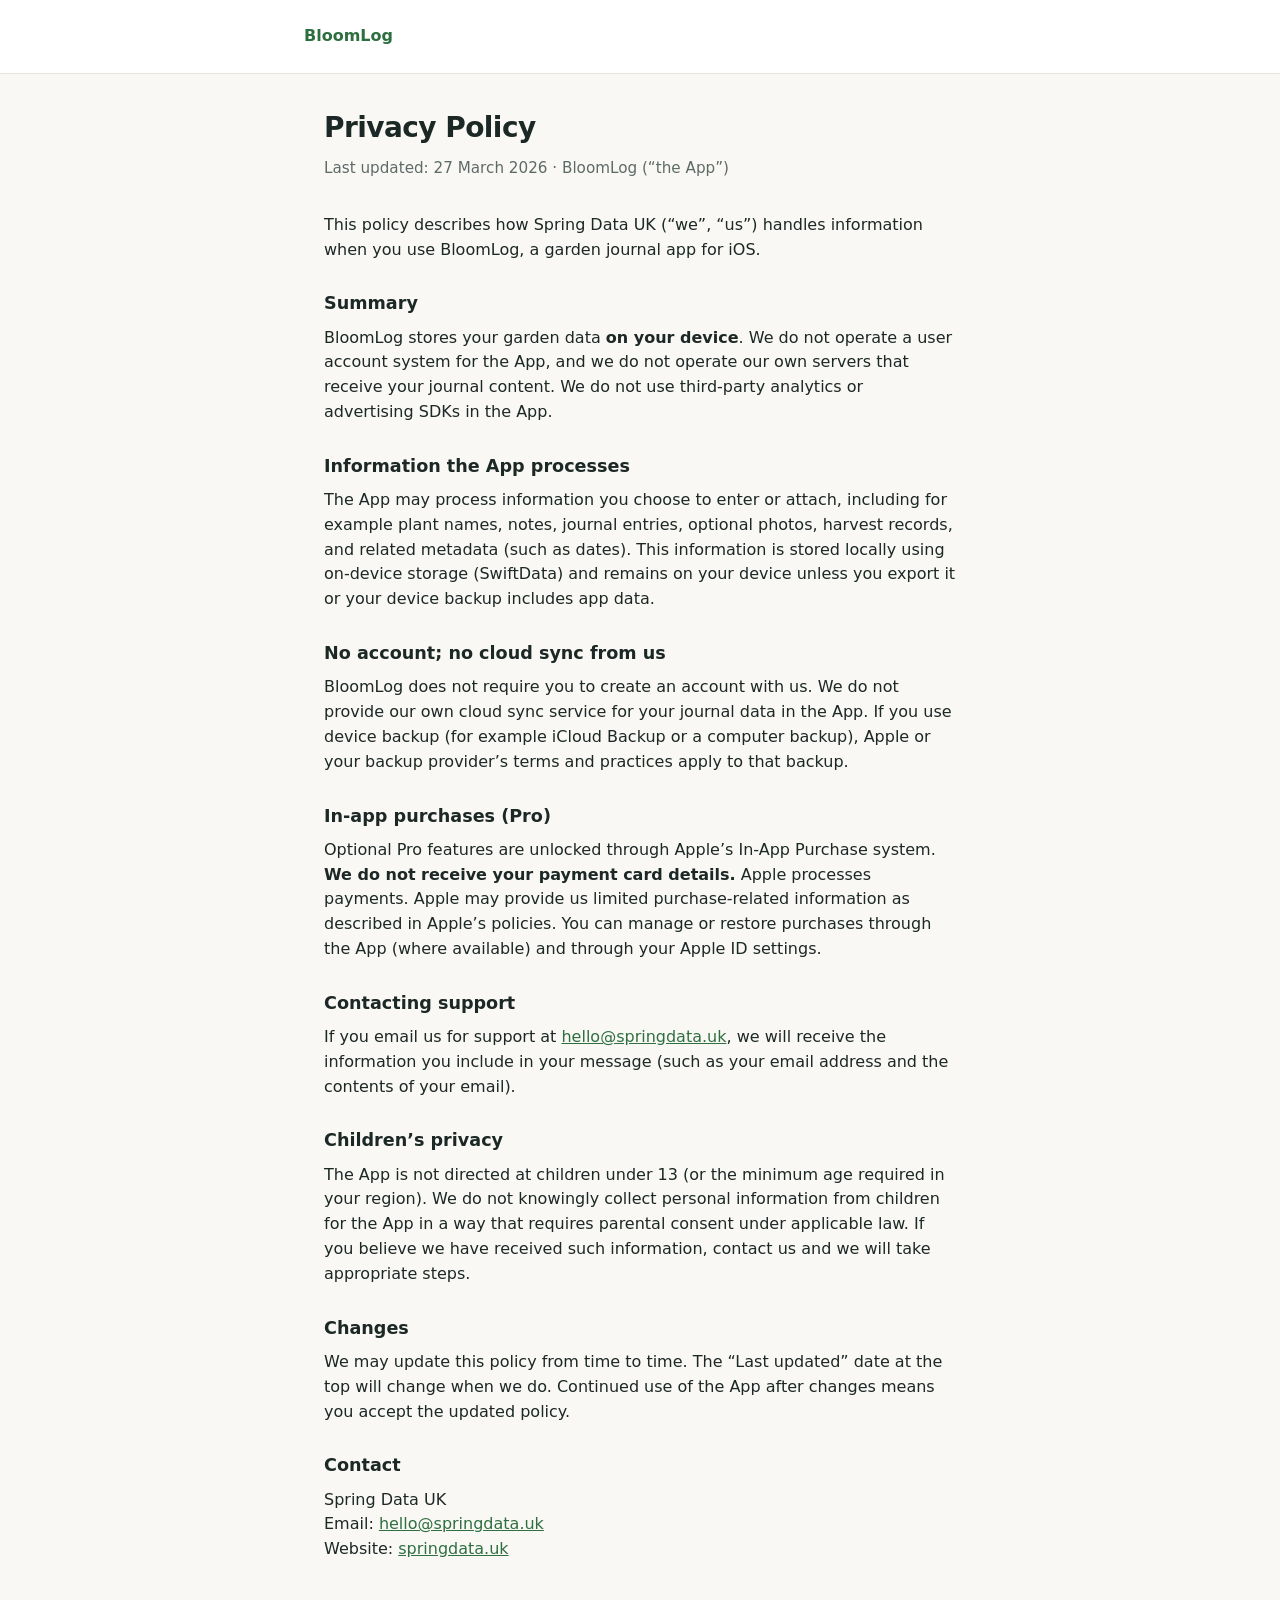
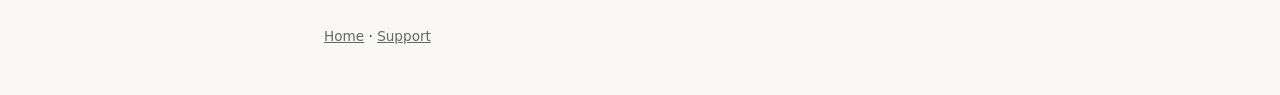
==== docs/privacy.html @ f618999f "Add BloomLog privacy and support pages for GitHub Pages Made-with: Cursor" ====
<!DOCTYPE html>
<html lang="en">
<head>
  <meta charset="utf-8">
  <meta name="viewport" content="width=device-width, initial-scale=1">
  <title>Privacy Policy — BloomLog</title>
  <meta name="description" content="BloomLog privacy policy: local data, no accounts, in-app purchases via Apple.">
  <link rel="stylesheet" href="css/site.css">
</head>
<body>
  <header>
    <div class="inner">
      <a href="index.html">BloomLog</a>
    </div>
  </header>
  <main>
    <h1>Privacy Policy</h1>
    <p class="sub">Last updated: 27 March 2026 · BloomLog (“the App”)</p>

    <p>This policy describes how Spring Data UK (“we”, “us”) handles information when you use BloomLog, a garden journal app for iOS.</p>

    <h2>Summary</h2>
    <p>BloomLog stores your garden data <strong>on your device</strong>. We do not operate a user account system for the App, and we do not operate our own servers that receive your journal content. We do not use third-party analytics or advertising SDKs in the App.</p>

    <h2>Information the App processes</h2>
    <p>The App may process information you choose to enter or attach, including for example plant names, notes, journal entries, optional photos, harvest records, and related metadata (such as dates). This information is stored locally using on-device storage (SwiftData) and remains on your device unless you export it or your device backup includes app data.</p>

    <h2>No account; no cloud sync from us</h2>
    <p>BloomLog does not require you to create an account with us. We do not provide our own cloud sync service for your journal data in the App. If you use device backup (for example iCloud Backup or a computer backup), Apple or your backup provider’s terms and practices apply to that backup.</p>

    <h2>In-app purchases (Pro)</h2>
    <p>Optional Pro features are unlocked through Apple’s In-App Purchase system. <strong>We do not receive your payment card details.</strong> Apple processes payments. Apple may provide us limited purchase-related information as described in Apple’s policies. You can manage or restore purchases through the App (where available) and through your Apple ID settings.</p>

    <h2>Contacting support</h2>
    <p>If you email us for support at <a href="mailto:hello@springdata.uk">hello@springdata.uk</a>, we will receive the information you include in your message (such as your email address and the contents of your email).</p>

    <h2>Children’s privacy</h2>
    <p>The App is not directed at children under 13 (or the minimum age required in your region). We do not knowingly collect personal information from children for the App in a way that requires parental consent under applicable law. If you believe we have received such information, contact us and we will take appropriate steps.</p>

    <h2>Changes</h2>
    <p>We may update this policy from time to time. The “Last updated” date at the top will change when we do. Continued use of the App after changes means you accept the updated policy.</p>

    <h2>Contact</h2>
    <p>Spring Data UK<br>
    Email: <a href="mailto:hello@springdata.uk">hello@springdata.uk</a><br>
    Website: <a href="https://springdata.uk">springdata.uk</a></p>
  </main>
  <footer>
    <p><a href="index.html">Home</a> · <a href="support.html">Support</a></p>
  </footer>
</body>
</html>
---- docs/css/site.css ----
:root {
  --bg: #faf8f5;
  --text: #1c2826;
  --muted: #5d6b68;
  --accent: #2e6f40;
  --border: #e8e4df;
  --max: 42rem;
}

* {
  box-sizing: border-box;
}

body {
  margin: 0;
  font-family: system-ui, -apple-system, "Segoe UI", Roboto, "Helvetica Neue", Arial, sans-serif;
  font-size: 1rem;
  line-height: 1.55;
  color: var(--text);
  background: var(--bg);
}

header {
  padding: 1.5rem 1.25rem;
  border-bottom: 1px solid var(--border);
  background: #fff;
}

header .inner {
  max-width: var(--max);
  margin: 0 auto;
}

header a {
  color: var(--accent);
  text-decoration: none;
  font-weight: 600;
}

header a:hover {
  text-decoration: underline;
}

main {
  max-width: var(--max);
  margin: 0 auto;
  padding: 2rem 1.25rem 3rem;
}

h1 {
  font-size: 1.75rem;
  font-weight: 700;
  margin: 0 0 0.5rem;
  letter-spacing: -0.02em;
}

.sub {
  color: var(--muted);
  font-size: 0.95rem;
  margin: 0 0 2rem;
}

h2 {
  font-size: 1.1rem;
  font-weight: 650;
  margin: 1.75rem 0 0.5rem;
  color: var(--text);
}

p,
ul {
  margin: 0 0 1rem;
  color: var(--text);
}

ul {
  padding-left: 1.25rem;
}

a {
  color: var(--accent);
}

a:hover {
  text-decoration: underline;
}

.card-list {
  list-style: none;
  padding: 0;
  margin: 1.5rem 0 0;
}

.card-list li {
  margin-bottom: 0.75rem;
}

.card-list a {
  display: block;
  padding: 1rem 1.1rem;
  background: #fff;
  border: 1px solid var(--border);
  border-radius: 10px;
  text-decoration: none;
  font-weight: 600;
  color: var(--accent);
}

.card-list a:hover {
  border-color: var(--accent);
  text-decoration: none;
}

.card-list a span {
  display: block;
  font-weight: 400;
  font-size: 0.9rem;
  color: var(--muted);
  margin-top: 0.25rem;
}

footer {
  max-width: var(--max);
  margin: 0 auto;
  padding: 0 1.25rem 2rem;
  font-size: 0.85rem;
  color: var(--muted);
}

footer a {
  color: var(--muted);
}
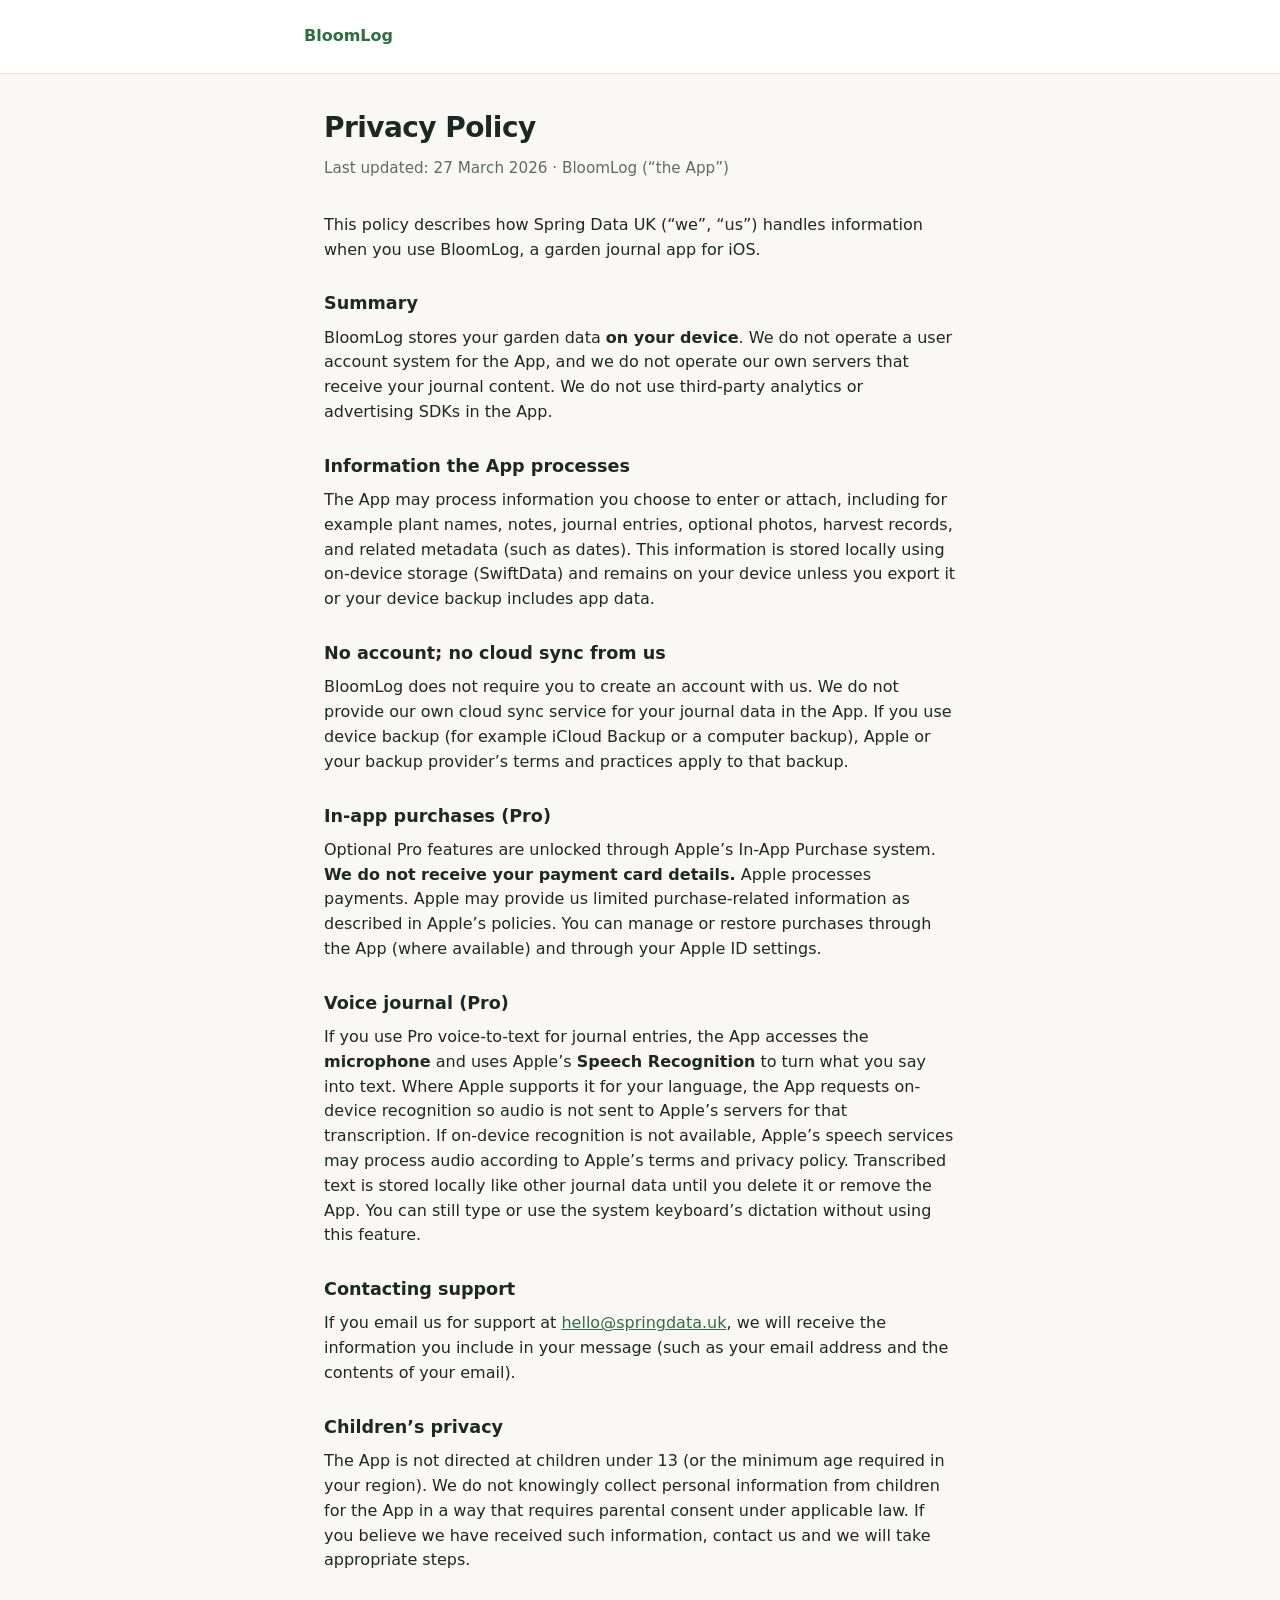
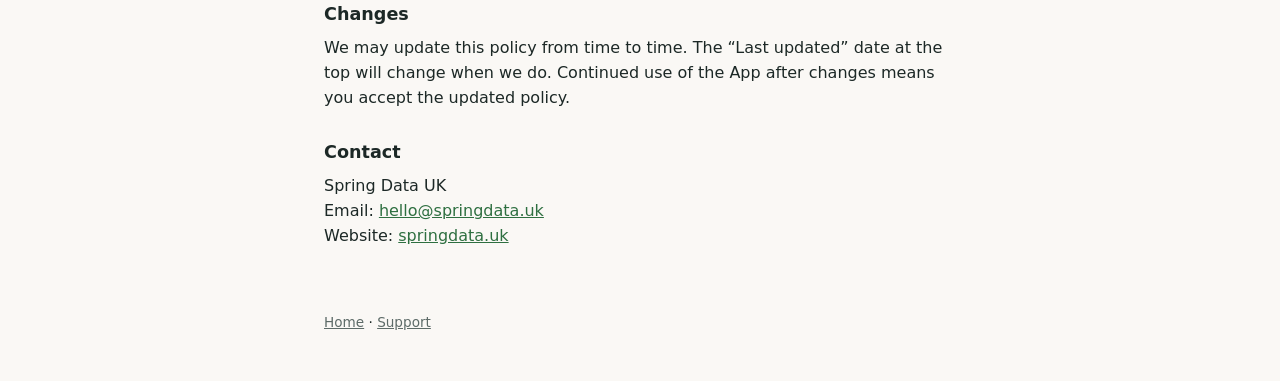
==== commit e4204e5d: "Align privacy/support copy with Journal and Voice journal (Pro) Made-with: Cursor" ====
--- a/docs/privacy.html
+++ b/docs/privacy.html
@@ -31,6 +31,9 @@
     <h2>In-app purchases (Pro)</h2>
     <p>Optional Pro features are unlocked through Apple’s In-App Purchase system. <strong>We do not receive your payment card details.</strong> Apple processes payments. Apple may provide us limited purchase-related information as described in Apple’s policies. You can manage or restore purchases through the App (where available) and through your Apple ID settings.</p>
 
+    <h2>Voice journal (Pro)</h2>
+    <p>If you use Pro voice-to-text for journal entries, the App accesses the <strong>microphone</strong> and uses Apple’s <strong>Speech Recognition</strong> to turn what you say into text. Where Apple supports it for your language, the App requests on-device recognition so audio is not sent to Apple’s servers for that transcription. If on-device recognition is not available, Apple’s speech services may process audio according to Apple’s terms and privacy policy. Transcribed text is stored locally like other journal data until you delete it or remove the App. You can still type or use the system keyboard’s dictation without using this feature.</p>
+
     <h2>Contacting support</h2>
     <p>If you email us for support at <a href="mailto:hello@springdata.uk">hello@springdata.uk</a>, we will receive the information you include in your message (such as your email address and the contents of your email).</p>
 
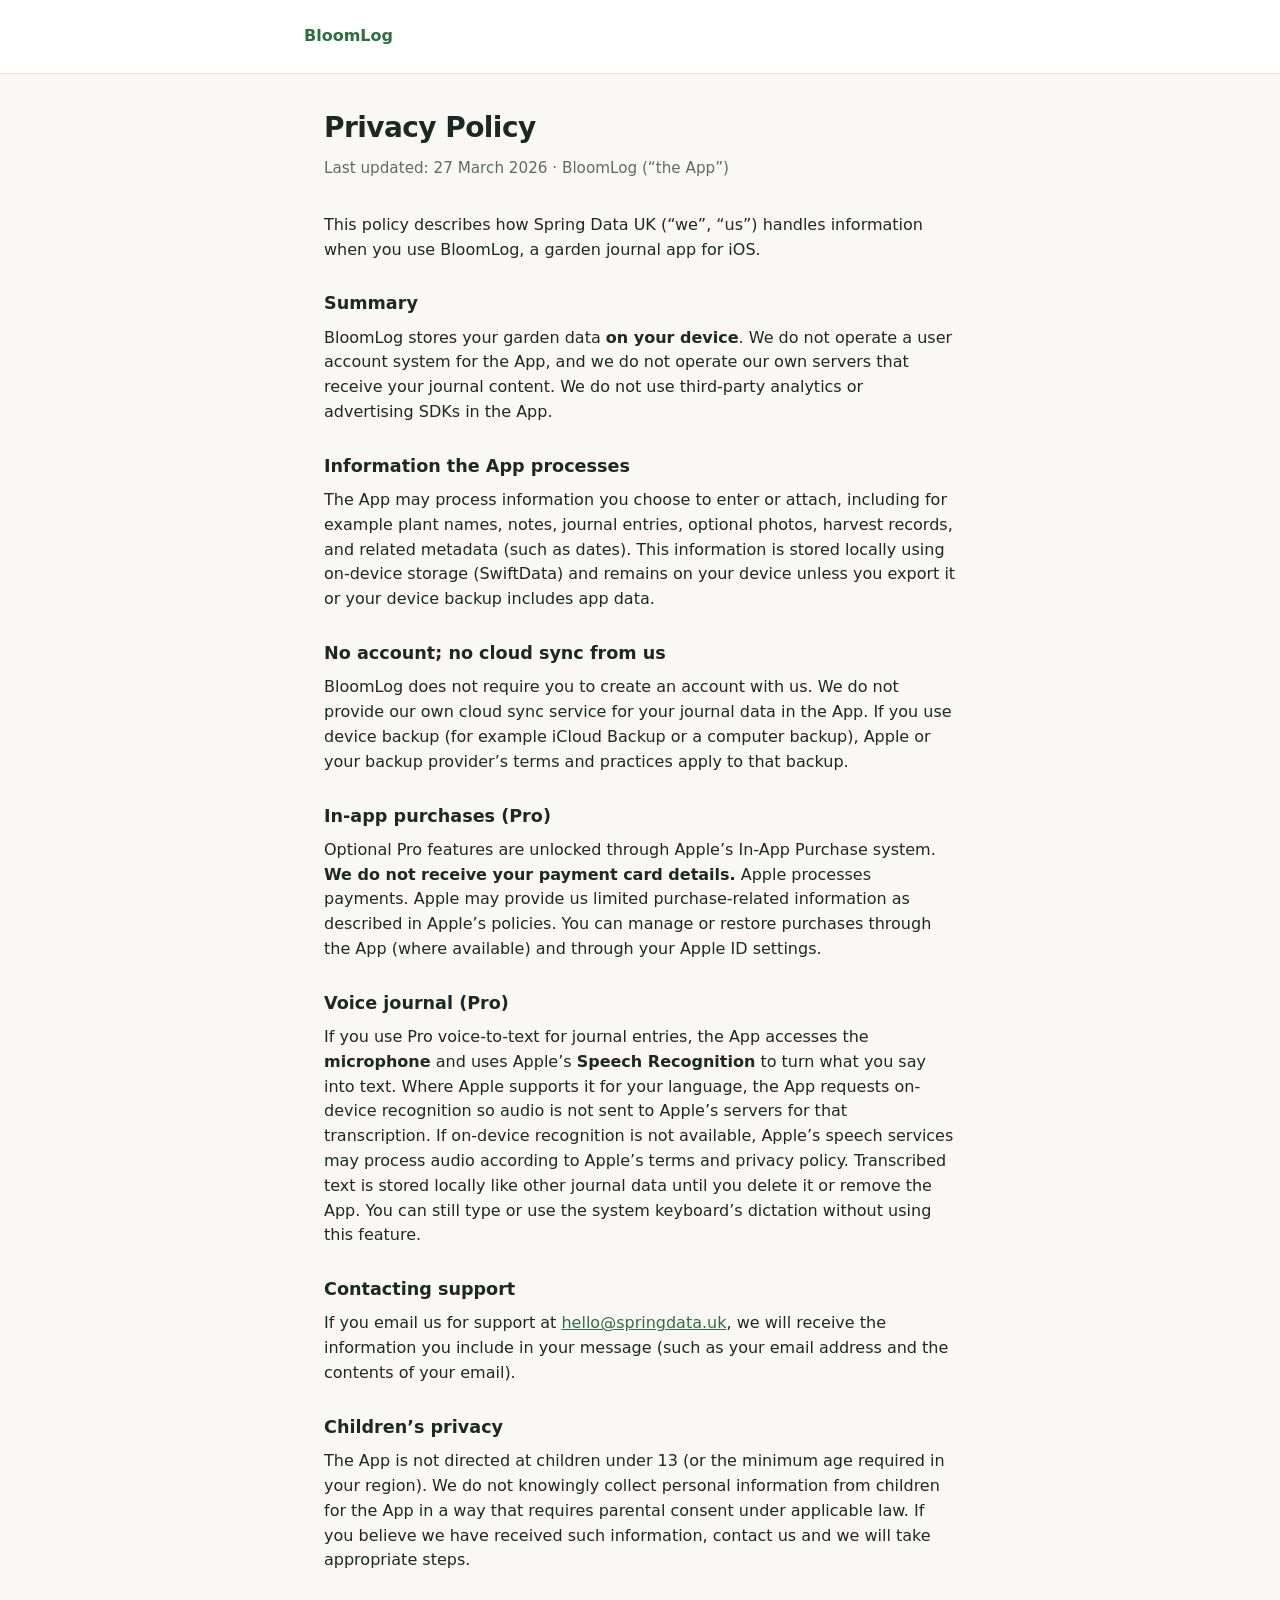
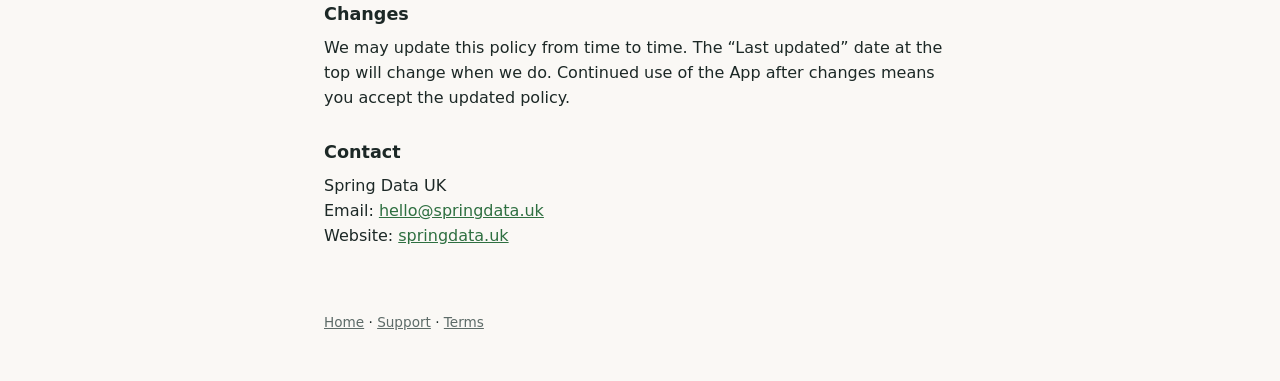
==== commit 1d66825f: "Add Terms of Use page linking to Apple standard EULA Made-with: Cursor" ====
--- a/docs/privacy.html
+++ b/docs/privacy.html
@@ -49,7 +49,7 @@
     Website: <a href="https://springdata.uk">springdata.uk</a></p>
   </main>
   <footer>
-    <p><a href="index.html">Home</a> · <a href="support.html">Support</a></p>
+    <p><a href="index.html">Home</a> · <a href="support.html">Support</a> · <a href="terms.html">Terms</a></p>
   </footer>
 </body>
 </html>
